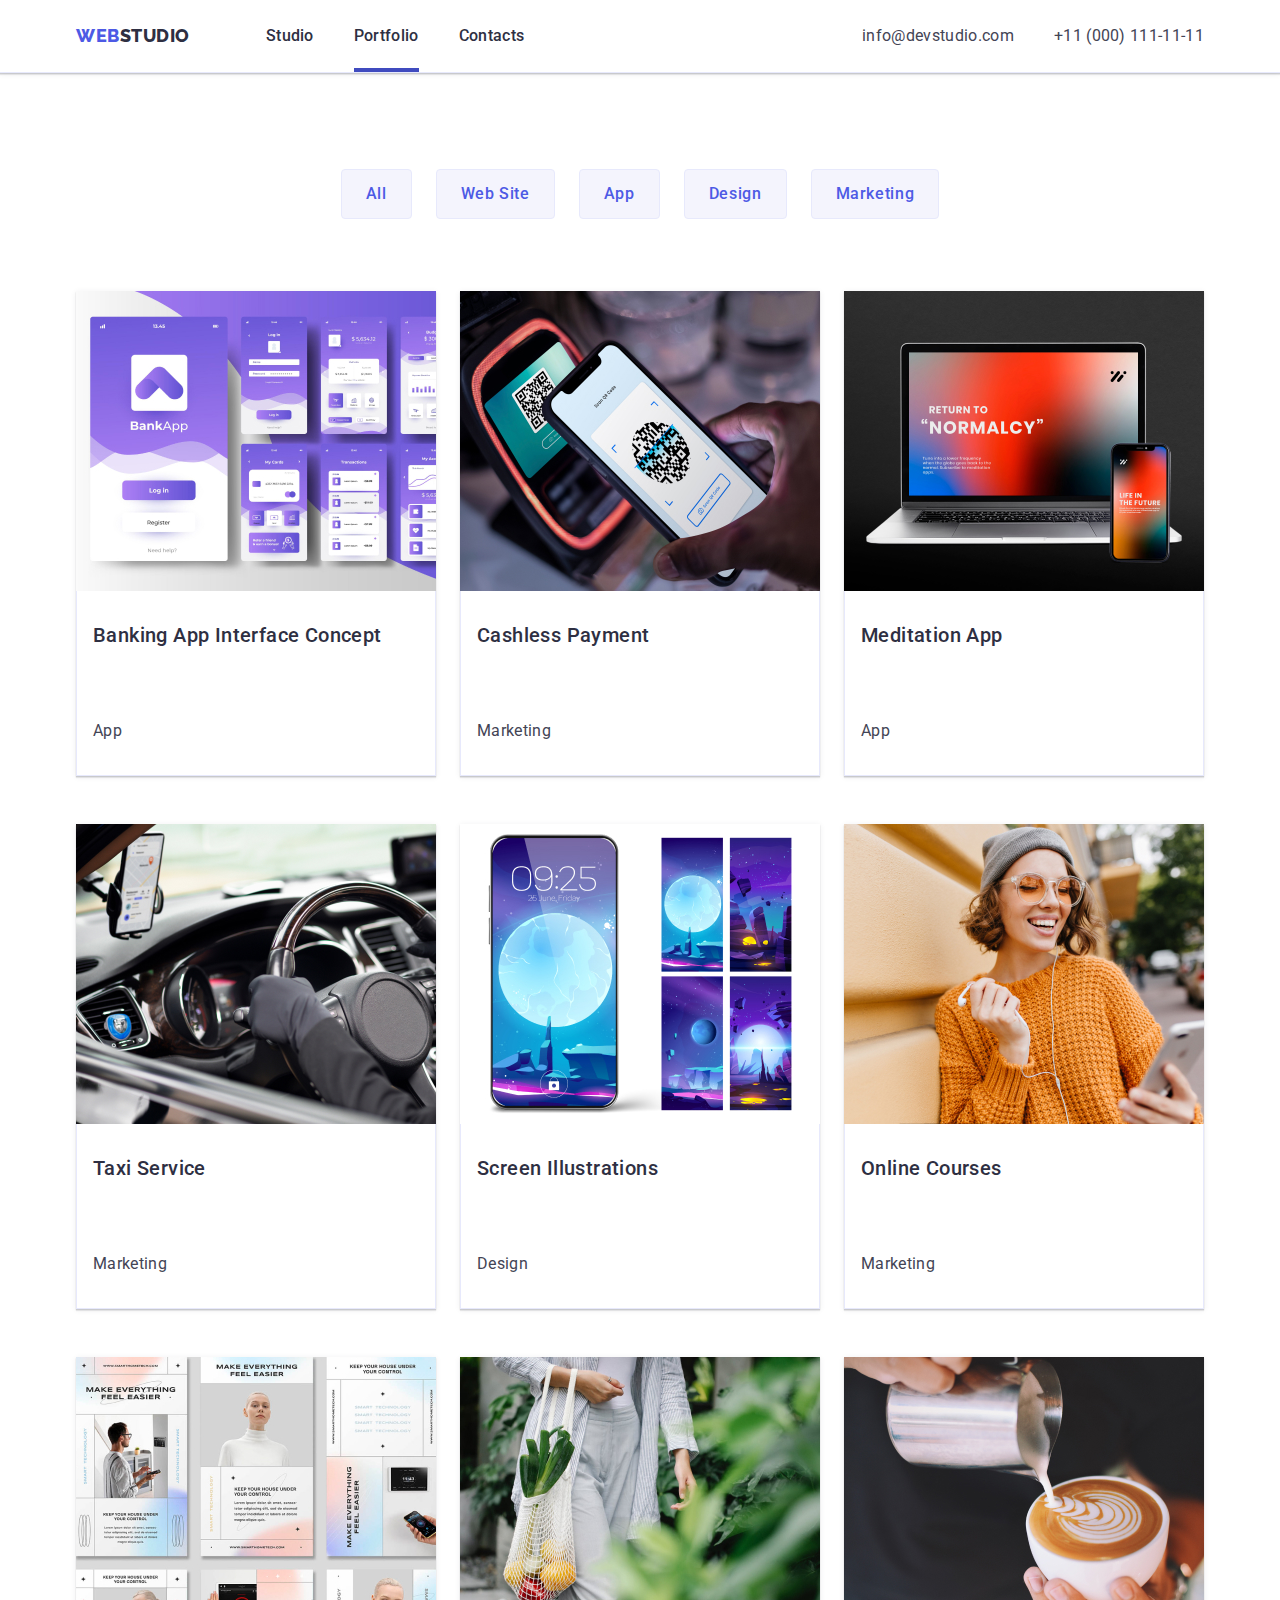
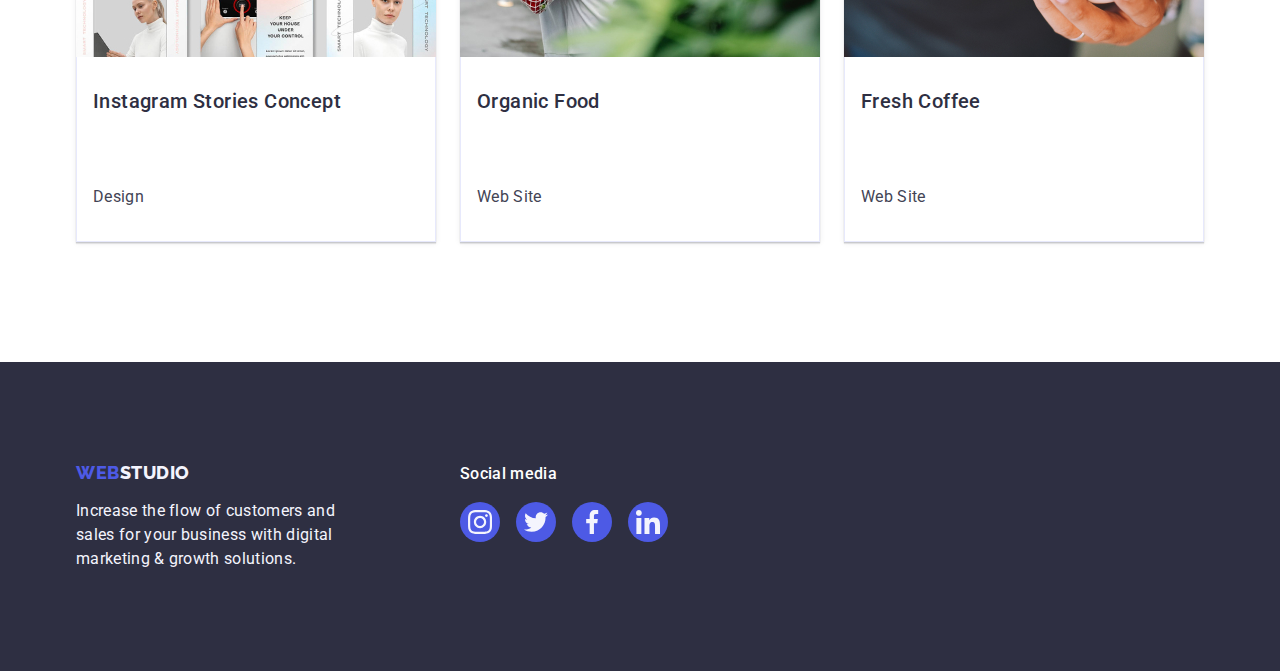
==== portfolio.html @ cdc7e575 "Initial commit" ====
<!DOCTYPE html>
<html lang="en">
  <head>
    <meta charset="UTF-8" />
    <meta http-equiv="X-UA-Compatible" content="IE=edge" />
    <meta name="viewport" content="width=device-width, initial-scale=1.0" />
    <title>Document</title>
    <link rel="preconnect" href="https://fonts.googleapis.com" />
    <link rel="preconnect" href="https://fonts.gstatic.com" crossorigin />
    <link
      href="https://fonts.googleapis.com/css2?family=Raleway:wght@800&family=Roboto:wght@400;500;700;900&display=swap"
      rel="stylesheet"
    />
    <link
      rel="stylesheet"
      href="https://cdnjs.cloudflare.com/ajax/libs/modern-normalize/1.1.0/modern-normalize.min.css"
    />

    <link rel="stylesheet" href="./css/styles.css" />
  </head>

  <body class="body">
    <!-- Header -->
    <header class="header">
      <div class="header-nav container">
        <nav class="nav">
          <a class="logo link" href="./index.html">
            Web<span class="studio">Studio</span>
          </a>

          <ul class="menu list">
            <li><a class="header-menu link" href="./index.html">Studio</a></li>
            <li>
              <a class="header-menu link current" href="./portfolio.html"
                >Portfolio</a
              >
            </li>
            <li><a class="header-menu link" href="">Contacts</a></li>
          </ul>
        </nav>

        <!-- Address -->
        <address class="address">
          <ul class="address-info list">
            <li>
              <a class="info link" href="mailto:info@devstudio.com"
                >info@devstudio.com</a
              >
            </li>
            <li>
              <a class="info tel link" href="tel:+110001111111"
                >+11 (000) 111-11-11</a
              >
            </li>
          </ul>
        </address>
      </div>
    </header>

    <!-- HERO -->
    <main>
      <section class="hero-section">
        <div class="container">
          <h1 hidden>Роботи</h1>

          <ul class="filtres">
            <li><button class="button link" type="button">All</button></li>
            <li>
              <button class="button link" type="button">Web Site</button>
            </li>
            <li><button class="button link" type="button">App</button></li>
            <li>
              <button class="button link" type="button">Design</button>
            </li>
            <li>
              <button class="button link" type="button">Marketing</button>
            </li>
          </ul>

          <ul class="flex list">
            <li class="flex-element">
              <a class="general link" href="">
                <div class="slide">
                  <img
                    class="photo"
                    src="./images/home2img1.jpg"
                    alt="paige"
                    width="360"
                  />
                  <div class="slide-img">
                    <p class="slide-text">
                      14 Stylish and User-Friendly App Design Concepts · Task
                      Manager App · Calorie Tracker App · Exotic Fruit Ecommerce
                      App · Cloud Storage App
                    </p>
                  </div>
                </div>

                <div class="text-section">
                  <h2 class="examples section">
                    Banking App Interface Concept
                  </h2>
                  <p class="kind section">App</p>
                </div>
              </a>
            </li>
            <li class="flex-element">
              <a class="general link" href="">
                <div class="slide">
                  <img
                    class="photo"
                    src="./images/home2img2.jpg"
                    alt="Qr"
                    width="360"
                  />
                  <div class="slide-img">
                    <p class="slide-text">
                      14 Stylish and User-Friendly App Design Concepts · Task
                      Manager App · Calorie Tracker App · Exotic Fruit Ecommerce
                      App · Cloud Storage App
                    </p>
                  </div>
                </div>

                <div class="text-section">
                  <h2 class="examples section">Cashless Payment</h2>
                  <p class="kind section">Marketing</p>
                </div>
              </a>
            </li>
            <li class="flex-element">
              <a class="general link" href="">
                <div class="slide">
                  <img
                    class="photo"
                    src="./images/home2img3.jpg"
                    alt="laptop"
                    width="360"
                  />
                  <div class="slide-img">
                    <p class="slide-text">
                      14 Stylish and User-Friendly App Design Concepts · Task
                      Manager App · Calorie Tracker App · Exotic Fruit Ecommerce
                      App · Cloud Storage App
                    </p>
                  </div>
                </div>

                <div class="text-section">
                  <h2 class="examples section">Meditation App</h2>
                  <p class="kind section">App</p>
                </div>
              </a>
            </li>
            <li class="flex-element">
              <a class="general link" href="">
                <div class="slide">
                  <img
                    class="photo"
                    src="./images/home2img4.jpg"
                    alt="ride"
                    width="360"
                  />
                  <div class="slide-img">
                    <p class="slide-text">
                      14 Stylish and User-Friendly App Design Concepts · Task
                      Manager App · Calorie Tracker App · Exotic Fruit Ecommerce
                      App · Cloud Storage App
                    </p>
                  </div>
                </div>

                <div class="text-section">
                  <h2 class="examples section">Taxi Service</h2>
                  <p class="kind section">Marketing</p>
                </div>
              </a>
            </li>
            <li class="flex-element">
              <a class="general link" href="">
                <div class="slide">
                  <img
                    class="photo"
                    src="./images/home2img5.jpg"
                    alt="telephone"
                    width="360"
                  />
                  <div class="slide-img">
                    <p class="slide-text">
                      14 Stylish and User-Friendly App Design Concepts · Task
                      Manager App · Calorie Tracker App · Exotic Fruit Ecommerce
                      App · Cloud Storage App
                    </p>
                  </div>
                </div>
                <div class="text-section">
                  <h2 class="examples section">Screen Illustrations</h2>
                  <p class="kind section">Design</p>
                </div>
              </a>
            </li>
            <li class="flex-element">
              <a class="general link" href="">
                <div class="slide">
                  <img
                    class="photo"
                    src="./images/home2img6.jpg"
                    alt="girl smile"
                    width="360"
                  />
                  <div class="slide-img">
                    <p class="slide-text">
                      14 Stylish and User-Friendly App Design Concepts · Task
                      Manager App · Calorie Tracker App · Exotic Fruit Ecommerce
                      App · Cloud Storage App
                    </p>
                  </div>
                </div>

                <div class="text-section">
                  <h2 class="examples section">Online Courses</h2>
                  <p class="kind section">Marketing</p>
                </div>
              </a>
            </li>
            <li class="flex-element">
              <a class="general link" href="">
                <div class="slide">
                  <img
                    class="photo"
                    src="./images/home2img7.jpg"
                    alt="paige phone"
                    width="360"
                  />
                  <div class="slide-img">
                    <p class="slide-text">
                      14 Stylish and User-Friendly App Design Concepts · Task
                      Manager App · Calorie Tracker App · Exotic Fruit Ecommerce
                      App · Cloud Storage App
                    </p>
                  </div>
                </div>

                <div class="text-section">
                  <h2 class="examples section">Instagram Stories Concept</h2>
                  <p class="kind section">Design</p>
                </div>
              </a>
            </li>
            <li class="flex-element">
              <a class="general link" href="">
                <div class="slide">
                  <img
                    class="photo"
                    src="./images/home2img8.jpg"
                    alt="Products"
                    width="360"
                  />
                  <div class="slide-img">
                    <p class="slide-text">
                      14 Stylish and User-Friendly App Design Concepts · Task
                      Manager App · Calorie Tracker App · Exotic Fruit Ecommerce
                      App · Cloud Storage App
                    </p>
                  </div>
                </div>

                <div class="text-section">
                  <h2 class="examples section">Organic Food</h2>
                  <p class="kind section">Web Site</p>
                </div>
              </a>
            </li>
            <li class="flex-element">
              <a class="general link" href="">
                <div class="slide">
                  <img
                    class="photo"
                    src="./images/home2img9.jpg"
                    alt="coffee"
                    width="360"
                  />
                  <div class="slide-img">
                    <p class="slide-text">
                      14 Stylish and User-Friendly App Design Concepts · Task
                      Manager App · Calorie Tracker App · Exotic Fruit Ecommerce
                      App · Cloud Storage App
                    </p>
                  </div>
                </div>

                <div class="text-section">
                  <h2 class="examples section">Fresh Coffee</h2>
                  <p class="kind section">Web Site</p>
                </div>
              </a>
            </li>
          </ul>
        </div>
      </section>
    </main>

    <!-- FOOTER -->
    <footer class="footer">
      <div class="container footer-wrapper">
        <div class="footer-logo">
          <a class="logo logo-footer link" href="./index.html">
            Web<span class="studio-footer">Studio</span>
          </a>
          <p class="footer-text">
            Increase the flow of customers and sales for your business with
            digital marketing & growth solutions.
          </p>
        </div>
        <div class="footer-media">
          <p class="footer-title">Social media</p>
          <ul class="footer-social">
            <li class="footer-item">
              <a
                class="footer-link"
                target="_blank"
                rel="noopener noreferer"
                href=""
              >
                <svg class="footer-svg" width="24" height="24">
                  <use href="./images/icons.svg#icon-insta"></use>
                </svg>
              </a>
            </li>
            <li class="footer-item">
              <a
                class="footer-link"
                target="_blank"
                rel="noopener noreferer"
                href=""
              >
                <svg class="footer-svg" width="24" height="24">
                  <use href="./images/icons.svg#icon-twitter"></use>
                </svg>
              </a>
            </li>
            <li class="footer-item">
              <a
                class="footer-link"
                target="_blank"
                rel="noopener noreferer"
                href=""
              >
                <svg class="footer-svg" width="24" height="24">
                  <use href="./images/icons.svg#icon-facebook"></use>
                </svg>
              </a>
            </li>
            <li class="footer-item">
              <a
                class="footer-link"
                target="_blank"
                rel="noopener noreferer"
                href=""
              >
                <svg class="footer-svg" width="24" height="24">
                  <use href="./images/icons.svg#idicon-linken"></use>
                </svg>
              </a>
            </li>
          </ul>
        </div>
      </div>
    </footer>
  </body>
</html>
---- css/styles.css ----
:root

h2{
  margin-bottom: 72px;
}
h3,
h4,
h5,
h6,
p {
  margin: 0;
}
ul,
ol {
  margin: 0;
  padding: 0;
  list-style: none;
}

.body {
  font-family: "Roboto", sans-serif;
  font-style: normal;
  color: #434455;
  background-color: #FFFFFF;
}

a {
  color: inherit;
  text-decoration: none;
}

.container{
  width: 1158px;
  padding-left: 15px;
  padding-right: 15px;
  margin: 0 auto;
}

img{ display: block;}

.section{padding-left: 16px;}

.nav{
  display: flex;
  align-items: center;
}

/* Header */
.header{
  border-bottom: 1px solid #e7e9fc;
  background: #FFFFFF;
  box-shadow: 0px 2px 1px rgba(46, 47, 66, 0.08), 0px 1px 1px rgba(46, 47, 66, 0.16), 0px 1px 6px rgba(46, 47, 66, 0.08);
}

.header-nav{
  display: flex;
  align-items: center;
}

.studio { 
  color: #2e2f42;
}

.logo {
  margin-right: 76px;
  font-family: "Raleway", sans-serif;
  font-weight: 800;
  font-size: 18px;
  line-height: 1.17;
  display: flex;
  align-items: center;
  letter-spacing: 0.03em;
  text-transform: uppercase;
  color: #4d5ae5;
  text-decoration: none
}

/* header-info */
.header-menu {
  display: block;
  padding: 24px 0;
  text-decoration: none
  }

  .current {
position: relative;


  }

  .current::after{
    content:'';
    display: block;
    position: absolute;
    background-color: #404BBF;
    width: 100%;
    height: 4px;
    bottom: 0;

  }

.header-menu:hover,
.header-menu:focus {
  color: #404bbf;
}

.menu{ gap: 40px;
  display: flex;
  align-items: center;}
.menu li:last-child{ margin-right: 0;}


/* address info */
.address{ 
  font-style: normal;
  margin-left: auto;
}

.address-info{
  gap: 40px;
  display: flex;
  
}

.info{
  text-decoration: none;
font-style: normal;
font-weight: 400;
font-size: 16px;
line-height: 1.5;
letter-spacing: 0.02em;
color: #434455; }

.tel{ margin-right: 0;}


.info:hover,
.info:focus{
  color: #404bbf ;
}


.header-menu {
  font-weight: 500;
  font-size: 16px;
  line-height: 1.5;
  letter-spacing: 0.02em;
  color: #2e2f42;
}




/* hero */
.effective{
  max-width: 1440px;
  margin: 0 auto;
  padding: 188px 0;
  text-align: center;
  background: #2E2F42;
  background-image: linear-gradient(rgba(46, 47, 66, 0.7), rgba(46, 47, 66, 0.7)), url(../images/fons.jpg);
  background-repeat: no-repeat;
  background-position: center;
  background-size: cover;
}

.name-effective{
  margin: auto;
  max-width: 496px;
  margin-top: 0;
margin-bottom: 48px;
font-weight: 700;
font-size: 56px;
line-height: 1.07;
letter-spacing: 0.02em;
color: #FFFFFF;
}

/* button first */

.button-hero {
  display: block;
  margin-left: auto;
  margin-right: auto;
  padding: 16px 32px;
  height: 56px;
  min-width: 169px;
  background: #4d5ae5;
  box-shadow: 0px 4px 4px rgba(0, 0, 0, 0.15);
  border: none;
  border-radius: 4px;
  cursor: pointer;
  font-family: "Roboto", sans-serif;
  font-weight: 500;
  font-size: 16px;
  line-height: 1.5;
  letter-spacing: 0.04em;
  color: #FFFFFF;
}

/* advances */

.advances-div{
  width: 264px;
height: 112px;
margin-bottom: 8px;
display: flex;
  align-items: center;
  justify-content: center;
background: #F4F4FD;
border-radius: 4px;
}

.advances-section{
  padding: 120px 0;
}

.advances-list{ 
  gap: 24px;
  display: flex;
}

.advances-examples{
  width: calc((100% - 72px) / 4); }
  
  .advances-list li:last-child{ margin-right: 0;}

 .advances{ 
  margin-top: 0;
  margin-bottom: 8px;
  font-weight: 500;
  font-size: 20px;
  line-height: 1.2;
  letter-spacing: 0.02em;
  color: #2E2F42;
  }

  .advances-p{
    margin-top: 0;
    margin-bottom: 0;
    font-weight: 400;
    font-size: 16px;
    line-height: 1.5;
    letter-spacing: 0.02em;
   color: #434455;
 }


/* what we are do */
.working{
  padding-bottom: 120px;
}

.works-list{
  gap: 24px;
  display: flex;
}


.works-list li:last-child{
  margin-right: 0;
}

.working-img{
  width: calc((100% - 48px) / 3)
}

.works{
  margin: 0;
 font-weight: 700;
font-size: 36px;
line-height: 1.11;
text-align: center;
letter-spacing: 0.02em;
text-transform: capitalize;
color: #2E2F42;
}

/* Our Team */
.team{   padding: 120px 0 ;
  background: #F4F4FD;
}

.all-team{
  display: flex;
   gap: 24px;
}

.all-team li:last-child{
  margin-right: 0;
}

.our-team {
  margin: 0;
font-weight: 700;
font-size: 36px;
line-height: 1.11;
text-align: center;
letter-spacing: 0.02em;
text-transform: capitalize;
color: #2E2F42;}

.name-person {
  text-align: center;
  margin-top: 0px;
  margin-bottom: 8px;
font-weight: 500;
font-size: 20px;
line-height: 1.2;
letter-spacing: 0.02em;
color: #2E2F42;
}

.name-team{
  border-radius:0px 0px 4px 4px;
  box-shadow: 0px 1px 6px rgba(46, 47, 66, 0.08), 0px 1px 1px rgba(46, 47, 66, 0.16), 0px 2px 1px rgba(46, 47, 66, 0.08);
  background-color: #FFFFFF
}

.position { 
  text-align: center;
  margin-top: 0;
  margin-bottom: 8px;
font-weight: 400;
font-size: 16px;
line-height: 1.5;
letter-spacing: 0.02em;
color: #434455;
}

.information{
  padding: 32px 0;
   border-radius: 0px 0px 4px 4px;
}

.personal{
  display: flex;
  gap: 24px;
  justify-content: center;
}

.personal-link{
  width: 40px;
height: 40px;
background-color: #4D5AE5;
border-radius: 50%;
  display: flex;
  justify-content: center;
  align-items: center;
}

.personal-social :hover,
.personal-social :focus{
  background-color: #404BBF;
}

.personal-svg{
  fill:#f4f4fd;
}

.personal-svg :hover,
.personal-svg :focus{
  background: #F4F4FD;
}

.customers{
  padding: 120px 0;
}


.customers-title{
  font-weight: 700;
font-size: 36px;
line-height: 1.1;
color: #2E2F42;
}

.customers-title{
  margin: 0;
  display: block;
  text-align: center;
}

.customers-list{
  display: flex;
  align-items: center;
  gap: 24px;
}

.customers-link{width: 168px;
  height: 88px;
  border: 1px solid #8E8F99; 
  border-radius: 4px;
  display: flex;
  align-items: center;
  justify-content: center;
  color:#8E8F99;}

  .customers-link:hover,
  .customers-link:focus{
    color: #404BBF;
    border: 1px solid #404BBF;
  }

.cust-svg{
  fill:currentColor
}

/* menu-button portfolio */
.button {
  font-family: "Roboto", sans-serif;
  font-weight: 500;
  font-size: 16px;
  line-height: 1.5;
  letter-spacing: 0.04em;
  border-radius: 4px;
  padding: 12px 24px;
  color: #4d5ae5;
  background: #f4f4fd;
  border: 1px solid #e7e9fc;
  cursor: pointer;
}

 .button:hover,
 .button:focus {
  background-color: #404bbf;
  color: #ffffff;
  border: 1px solid transparent;
  cursor: pointer;
  box-shadow: 0px 3px 1px rgba(0, 0, 0, 0.1), 0px 2px 1px rgba(0, 0, 0, 0.08), 0px 2px 2px rgba(0, 0, 0, 0.12);
}

/* portolio */

.hero-section{
  padding: 96px 0 120px;
}


   .examples{ margin-top: 0;
     margin-bottom:8px;
     padding: 0;
    font-weight: 500;
    font-size: 20px;
    line-height: 1.2;
    letter-spacing: 0.02em;
    color: #2E2F42;
  }
  
  .kind{  margin: 0;
    padding: 0;
    font-weight: 400;
    font-size: 16px;
    line-height: 1.5;
    letter-spacing: 0.02em;
    color: #434455;
    }
  
  .general{
    text-decoration: none;
    }

   .button-hero:hover,
   .button-hero:focus {
    background: #404BBF;
    
}

 .filtres{ margin-top: 0;
  list-style: none;
  justify-content: center;
  display: flex;
  margin-bottom: 72px;
  gap: 24px;}

.text-section{
  padding: 32px 16px;
  border: 1px solid #E7E9FC;
  border-top: none;}


.flex{
  display: flex;
  flex-wrap: wrap;
  margin-top: 0;
  column-gap: 24px;
  row-gap: 48px;
}

.general{display: block;}

.general{
  box-shadow: 0px 1px 6px rgba(46, 47, 66, 0.08), 0px 1px 1px rgba(46, 47, 66, 0.16), 0px 2px 1px rgba(46, 47, 66, 0.08);
}


.flex-element{ width: calc((100% - 48px) / 3); }

.flex-element:nth-child(3n){
  margin-right: 0 ;}

  .flex-element:hover, 
  .flex-element:focus{
    box-shadow: 0px 1px 6px rgba(46, 47, 66, 0.08), 0px 1px 1px rgba(46, 47, 66, 0.16), 0px 2px 1px rgba(46, 47, 66, 0.08);
  }

  .slide{
    position: relative;
    overflow: hidden;
  }

  
  .slide-img{
    
    position: absolute;
    top: 0;
    left: 0;
    width: 100%;
    height: 100%;
    padding: 32px 40px;
    background-color: #4D5AE5;
    transform: translateY(100%);
    transition-property: transform;
    transition-duration: 250ms;
    transition-timing-function: cubic-bezier(0.4, 0, 0.2, 1);
    }




  .slide-text{
    font-size: 16px;
line-height: 1.5;
letter-spacing: 0.02em;
color: #F4F4FD; }

.general:hover .slide-img,
.general:focus .slide-img{
  transform: translateY(0%);
}
  


/* footer */

.logo-footer{
  margin-bottom: 16px;
}

.logo{display: inline-block;}

.studio-footer {
  color: #F4F4FD;;
}
.footer{
padding: 100px 0;
  background: #2E2F42;
color: #F4F4FD;}

.footer-text{
font-weight: 400;
font-size: 16px;
line-height: 1.5;
letter-spacing: 0.02em;
width: 264px;
color: #F4F4FD;
}

.footer-wrapper{display: flex;
 align-items: baseline;
 }

 .footer-logo{
  margin-right: 120px
 }

 

.footer-title{
font-weight: 500;
font-size: 16px;
line-height: 1.5;
letter-spacing: 0.02em;
margin-bottom: 16px;
color: #FFFFFF;
}

.footer-social{display: flex;
  align-items: center;
  justify-content: center;
  gap: 16px;}

  .footer-link{
    width: 40px;
    height: 40px;
    background-color: #4D5AE5;
    border-radius: 50%;
      display: flex;
      justify-content: center;
      align-items: center;}

      .footer-link:hover,
      .footer-link:focus{
        background: #31D0AA;
      }
  
  .footer-svg{
    fill: #f4f4fd;
  }

  .backdrop{
    position: fixed;
    top: 0;
    left: 0;
    width:100%;
height: 100%;
background-color: rgba(46, 47, 66, 0.4);

}

.backdrop.is-hidden{
  opacity: 0;
  pointer-events: none;
}

.modal{
  position: absolute;
  top: 50%;
left: 50%;
transform: translate(-50%, -50%);
min-width: 408px;
min-height: 576px;
padding: 24px 24px;
background-color: #FCFCFC;}

.button-backdrop{
  display: flex;
  justify-content: center;
  align-items: center;
  margin-left: auto;
  width: 24px;
  height: 24px;
  border-radius: 50%;
  padding: 0;
  background-color: #E7E9FC;
  border: 1px solid rgba(0, 0, 0, 0.1);
  cursor: pointer;}

  .button-backdrop:hover,
  .button-backdrop:focus{
    fill: #FFFFFF;
    background-color: #404BBF;
  }
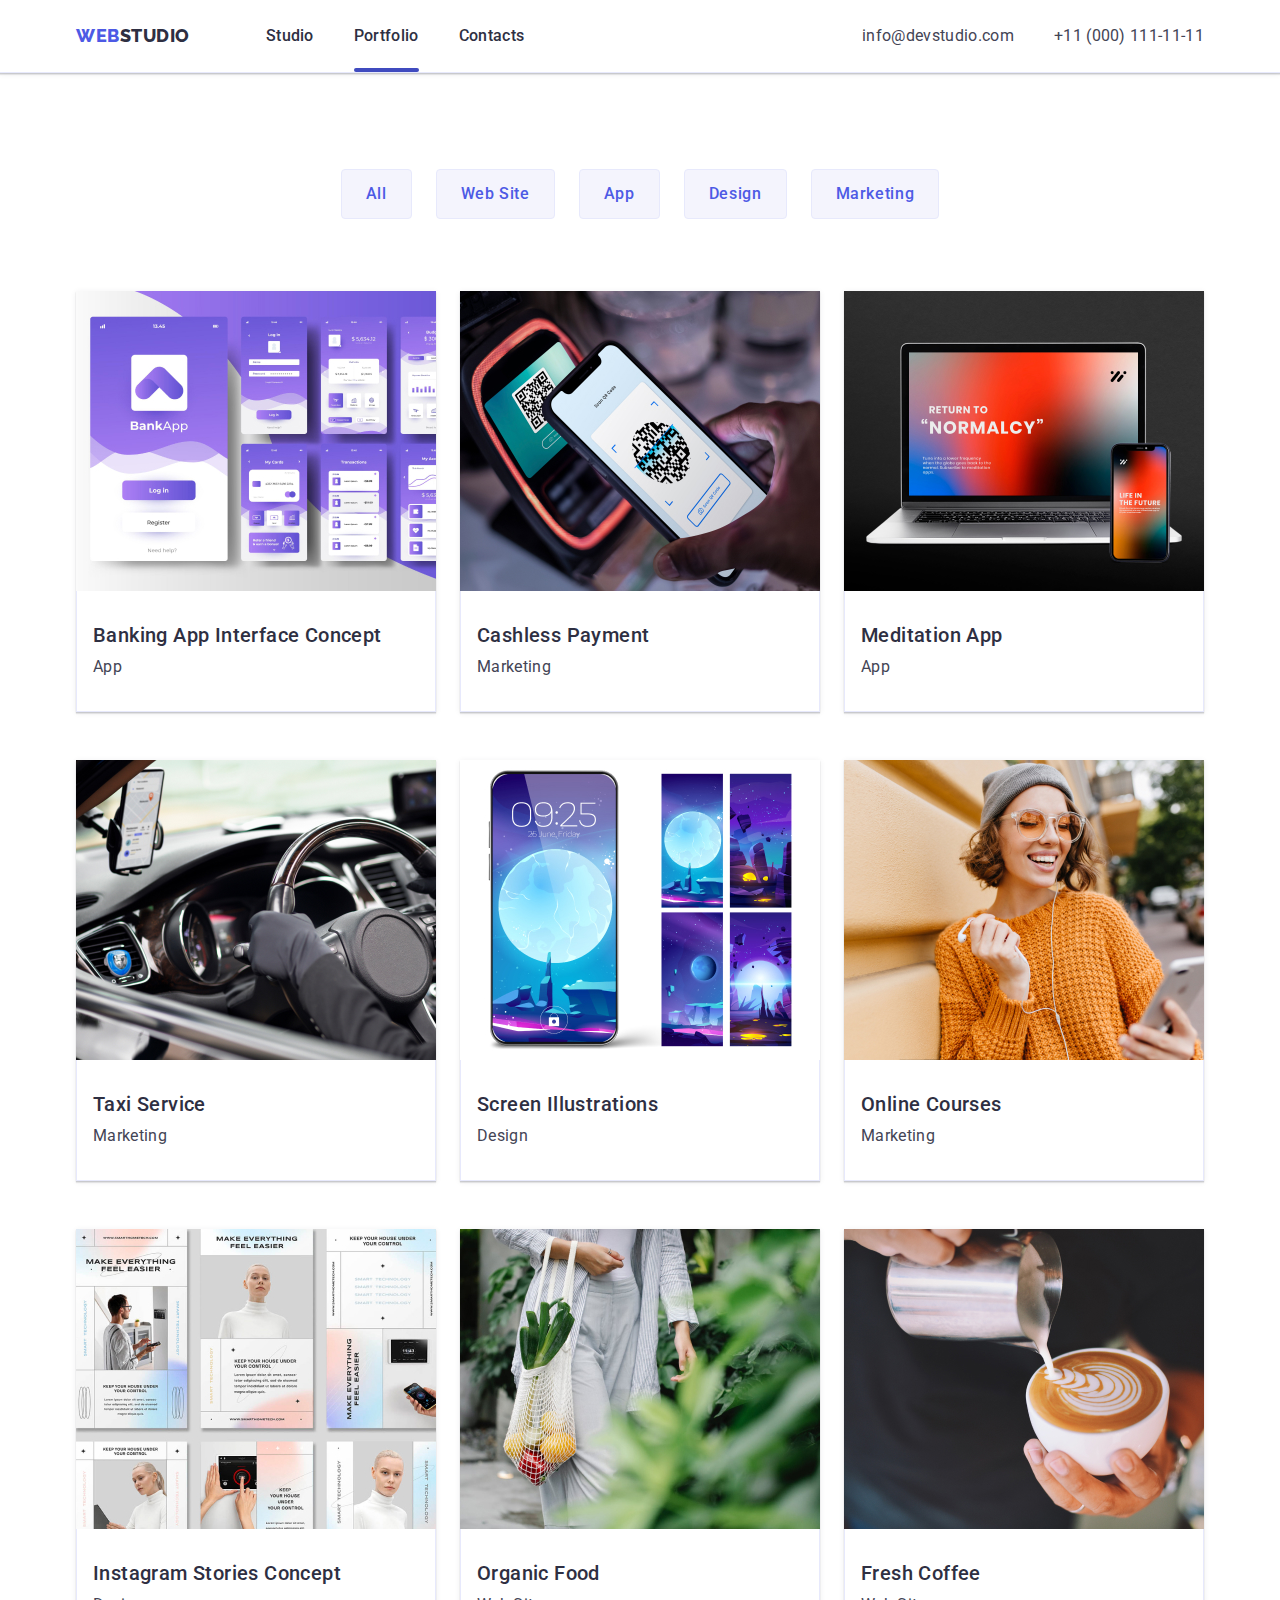
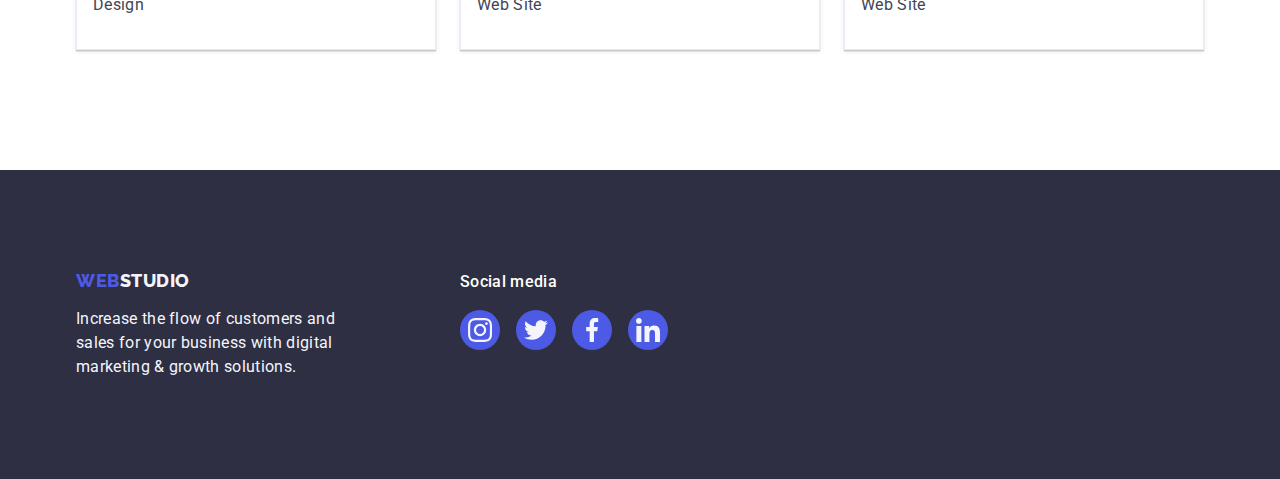
==== commit 1d0b4e0b: "плавність" ====
--- a/portfolio.html
+++ b/portfolio.html
@@ -89,9 +89,9 @@
                   />
                   <div class="slide-img">
                     <p class="slide-text">
-                      14 Stylish and User-Friendly App Design Concepts · Task
-                      Manager App · Calorie Tracker App · Exotic Fruit Ecommerce
-                      App · Cloud Storage App
+                      14 Stylish and User-Friendly App Design Concepts Task
+                      Manager App Calorie Tracker App Exotic Fruit Ecommerce App
+                      Cloud Storage App
                     </p>
                   </div>
                 </div>
@@ -115,9 +115,9 @@
                   />
                   <div class="slide-img">
                     <p class="slide-text">
-                      14 Stylish and User-Friendly App Design Concepts · Task
-                      Manager App · Calorie Tracker App · Exotic Fruit Ecommerce
-                      App · Cloud Storage App
+                      14 Stylish and User-Friendly App Design Concepts Task
+                      Manager App Calorie Tracker App Exotic Fruit Ecommerce App
+                      Cloud Storage App
                     </p>
                   </div>
                 </div>
@@ -139,9 +139,9 @@
                   />
                   <div class="slide-img">
                     <p class="slide-text">
-                      14 Stylish and User-Friendly App Design Concepts · Task
-                      Manager App · Calorie Tracker App · Exotic Fruit Ecommerce
-                      App · Cloud Storage App
+                      14 Stylish and User-Friendly App Design Concepts Task
+                      Manager App Calorie Tracker App Exotic Fruit Ecommerce App
+                      Cloud Storage App
                     </p>
                   </div>
                 </div>
@@ -163,9 +163,9 @@
                   />
                   <div class="slide-img">
                     <p class="slide-text">
-                      14 Stylish and User-Friendly App Design Concepts · Task
-                      Manager App · Calorie Tracker App · Exotic Fruit Ecommerce
-                      App · Cloud Storage App
+                      14 Stylish and User-Friendly App Design Concepts Task
+                      Manager App Calorie Tracker App Exotic Fruit Ecommerce App
+                      Cloud Storage App
                     </p>
                   </div>
                 </div>
@@ -187,9 +187,9 @@
                   />
                   <div class="slide-img">
                     <p class="slide-text">
-                      14 Stylish and User-Friendly App Design Concepts · Task
-                      Manager App · Calorie Tracker App · Exotic Fruit Ecommerce
-                      App · Cloud Storage App
+                      14 Stylish and User-Friendly App Design Concepts Task
+                      Manager App Calorie Tracker App Exotic Fruit Ecommerce App
+                      Cloud Storage App
                     </p>
                   </div>
                 </div>
@@ -210,9 +210,9 @@
                   />
                   <div class="slide-img">
                     <p class="slide-text">
-                      14 Stylish and User-Friendly App Design Concepts · Task
-                      Manager App · Calorie Tracker App · Exotic Fruit Ecommerce
-                      App · Cloud Storage App
+                      14 Stylish and User-Friendly App Design Concepts Task
+                      Manager App Calorie Tracker App Exotic Fruit Ecommerce App
+                      Cloud Storage App
                     </p>
                   </div>
                 </div>
@@ -234,9 +234,9 @@
                   />
                   <div class="slide-img">
                     <p class="slide-text">
-                      14 Stylish and User-Friendly App Design Concepts · Task
-                      Manager App · Calorie Tracker App · Exotic Fruit Ecommerce
-                      App · Cloud Storage App
+                      14 Stylish and User-Friendly App Design Concepts Task
+                      Manager App Calorie Tracker App Exotic Fruit Ecommerce App
+                      Cloud Storage App
                     </p>
                   </div>
                 </div>
@@ -258,9 +258,9 @@
                   />
                   <div class="slide-img">
                     <p class="slide-text">
-                      14 Stylish and User-Friendly App Design Concepts · Task
-                      Manager App · Calorie Tracker App · Exotic Fruit Ecommerce
-                      App · Cloud Storage App
+                      14 Stylish and User-Friendly App Design Concepts Task
+                      Manager App Calorie Tracker App Exotic Fruit Ecommerce App
+                      Cloud Storage App
                     </p>
                   </div>
                 </div>
@@ -282,9 +282,9 @@
                   />
                   <div class="slide-img">
                     <p class="slide-text">
-                      14 Stylish and User-Friendly App Design Concepts · Task
-                      Manager App · Calorie Tracker App · Exotic Fruit Ecommerce
-                      App · Cloud Storage App
+                      14 Stylish and User-Friendly App Design Concepts Task
+                      Manager App Calorie Tracker App Exotic Fruit Ecommerce App
+                      Cloud Storage App
                     </p>
                   </div>
                 </div>
--- a/css/styles.css
+++ b/css/styles.css
@@ -1,8 +1,5 @@
 :root
 
-h2{
-  margin-bottom: 72px;
-}
 h3,
 h4,
 h5,
@@ -79,7 +76,10 @@
 .header-menu {
   display: block;
   padding: 24px 0;
-  text-decoration: none
+  text-decoration: none;
+  transition-property: color;
+  transition-duration: 250ms;
+  transition-timing-function: linear;
   }
 
   .current {
@@ -95,9 +95,8 @@
     background-color: #404BBF;
     width: 100%;
     height: 4px;
-    bottom: 0;
-
-  }
+    border-radius: 2px;
+    bottom: 0; }
 
 .header-menu:hover,
 .header-menu:focus {
@@ -129,7 +128,10 @@
 font-size: 16px;
 line-height: 1.5;
 letter-spacing: 0.02em;
-color: #434455; }
+color: #434455;
+transition-property: color;
+transition-duration: 250ms;
+transition-timing-function: linear; }
 
 .tel{ margin-right: 0;}
 
@@ -198,6 +200,12 @@
   color: #FFFFFF;
 }
 
+.button, .button-hero{
+  transition-property: background-color;
+  transition-duration: 250ms;
+  transition-timing-function: linear;
+}
+
 /* advances */
 
 .advances-div{
@@ -267,6 +275,7 @@
 
 .works{
   margin: 0;
+  margin-bottom: 72px;
  font-weight: 700;
 font-size: 36px;
 line-height: 1.11;
@@ -292,6 +301,7 @@
 
 .our-team {
   margin: 0;
+  margin-bottom: 72px;
 font-weight: 700;
 font-size: 36px;
 line-height: 1.11;
@@ -347,6 +357,9 @@
   display: flex;
   justify-content: center;
   align-items: center;
+  transition-property: background-color;
+  transition-duration: 250ms;
+  transition-timing-function: linear;
 }
 
 .personal-social :hover,
@@ -377,6 +390,7 @@
 
 .customers-title{
   margin: 0;
+  margin-bottom: 72px;
   display: block;
   text-align: center;
 }
@@ -394,7 +408,10 @@
   display: flex;
   align-items: center;
   justify-content: center;
-  color:#8E8F99;}
+  color:#8E8F99;
+  transition-property: color;
+  transition-duration: 250ms;
+  transition-timing-function: linear;}
 
   .customers-link:hover,
   .customers-link:focus{
@@ -597,7 +614,10 @@
     border-radius: 50%;
       display: flex;
       justify-content: center;
-      align-items: center;}
+      align-items: center;
+      transition-property: background-color;
+  transition-duration: 250ms;
+  transition-timing-function: linear;}
 
       .footer-link:hover,
       .footer-link:focus{
@@ -615,7 +635,9 @@
     width:100%;
 height: 100%;
 background-color: rgba(46, 47, 66, 0.4);
-
+transition-property: opacity, visibility;
+transition-duration: 250ms;
+transition-timing-function: linear;
 }
 
 .backdrop.is-hidden{
@@ -644,7 +666,10 @@
   padding: 0;
   background-color: #E7E9FC;
   border: 1px solid rgba(0, 0, 0, 0.1);
-  cursor: pointer;}
+  cursor: pointer;
+  transition-property: background-color;
+  transition-duration: 250ms;
+  transition-timing-function: linear;}
 
   .button-backdrop:hover,
   .button-backdrop:focus{
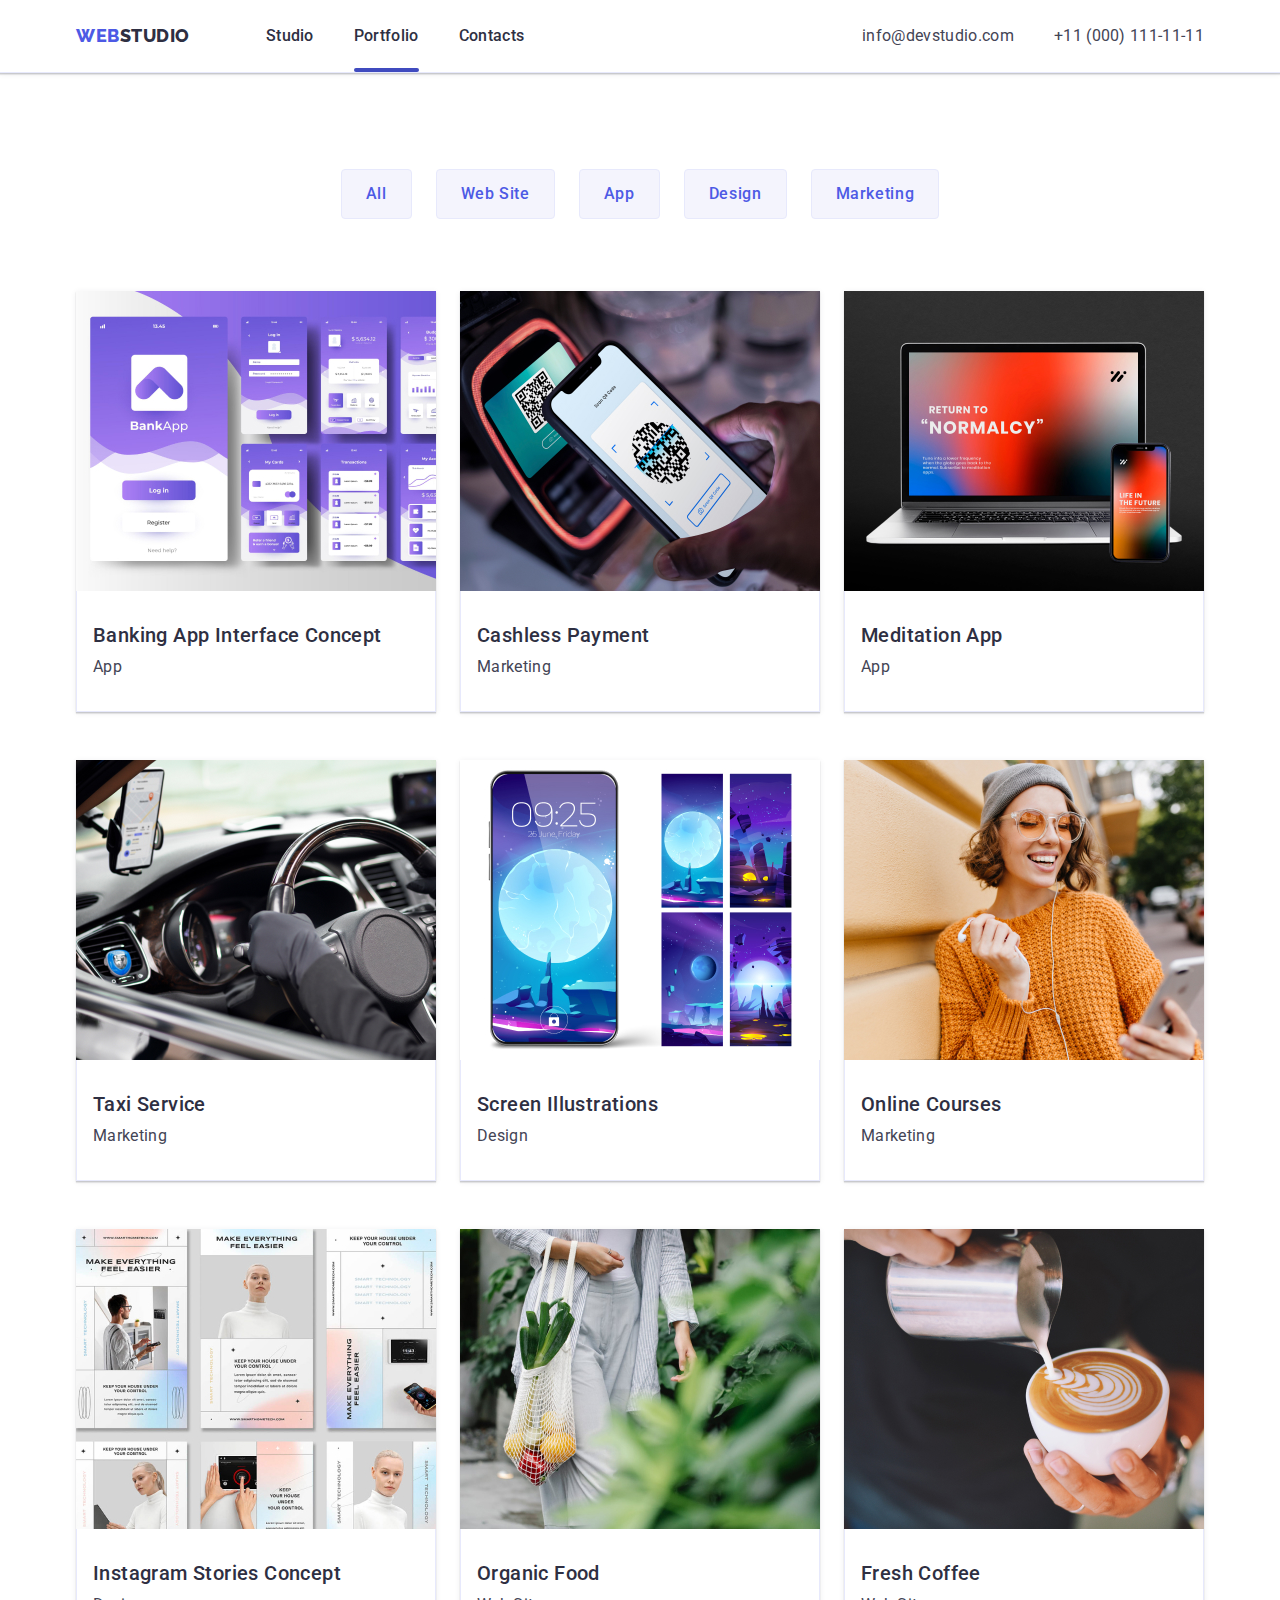
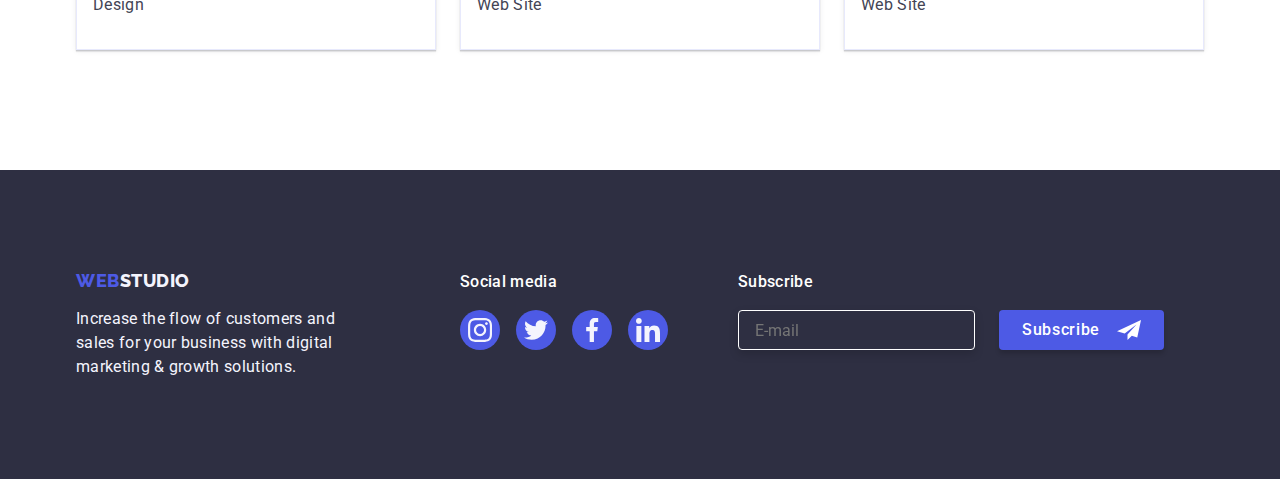
==== commit 73e1cad6: "portfolio" ====
--- a/portfolio.html
+++ b/portfolio.html
@@ -365,6 +365,27 @@
             </li>
           </ul>
         </div>
+        <div class="footer-subscribe">
+          <p class="text-subscribe">Subscribe</p>
+          <div class="button-email">
+            <div class="footer-email">
+              <label class="footer-label" for="footer-email"></label>
+              <input
+                class="footer-input"
+                type="email"
+                name="email-person"
+                id="footer-email"
+                placeholder="E-mail"
+              />
+            </div>
+            <button class="button-footer" type="submit">
+              Subscribe
+              <svg class="footer-button-svg" width="24" height="24">
+                <use href="./images/icons.svg#icon-telegram"></use>
+              </svg>
+            </button>
+          </div>
+        </div>
       </div>
     </footer>
   </body>
--- a/css/styles.css
+++ b/css/styles.css
@@ -628,17 +628,72 @@
     fill: #f4f4fd;
   }
 
-  .backdrop{
-    position: fixed;
-    top: 0;
-    left: 0;
-    width:100%;
-height: 100%;
-background-color: rgba(46, 47, 66, 0.4);
-transition-property: opacity, visibility;
-transition-duration: 250ms;
-transition-timing-function: linear;
-}
+
+    /* subcribe */
+    .footer-subscribe{
+      margin-left: 70px;
+    }
+
+    .text-subscribe{
+         font-weight: 500;
+         font-size: 16px;
+         line-height: 1.5;
+         letter-spacing: 0.02em;
+         margin-bottom: 16px;
+         color: #FFFFFF;}
+
+         .button-email{display: flex;
+        align-items: center;}
+
+               .button-footer{
+                display: flex;
+                justify-content: space-evenly;
+                align-items: center;
+              margin-left: 24px ;
+              width: 165px;
+              height: 40px;
+              background: #4d5ae5;
+              box-shadow: 0px 4px 4px rgba(0, 0, 0, 0.15);
+              border: none;
+              border-radius: 4px;
+              cursor: pointer;
+              font-weight: 500;
+              font-size: 16px;
+              line-height: 1.5;
+              letter-spacing: 0.04em;
+              color: #FFFFFF;
+              transition-property: background-color ;
+              transition-duration: 250ms;
+              transition-timing-function: linear;}
+
+              .button-footer:hover,
+              .button-footer:focus{
+                background-color: #404BBF;
+              }
+
+               .footer-button-svg{
+                 fill: #FFFFFF;}
+ 
+               .footer-input{
+                height: 40px;
+                padding: 8px 16px;
+                outline: transparent;
+                background-color: #2E2F42;
+                border: 1px solid #FFFFFF;
+                filter: drop-shadow(0px 4px 4px rgba(0, 0, 0, 0.15));
+                border-radius: 4px;
+                color: #FFFFFF;}
+
+       .backdrop{
+        position: fixed;
+        top: 0;
+        left: 0;
+        width:100%;
+        height: 100%;
+        background-color: rgba(46, 47, 66, 0.4);
+        transition-property: opacity, visibility;
+        transition-duration: 250ms;
+        transition-timing-function: linear;}
 
 .backdrop.is-hidden{
   opacity: 0;
@@ -675,4 +730,120 @@
   .button-backdrop:focus{
     fill: #FFFFFF;
     background-color: #404BBF;
-  }+  }
+
+
+  /* Slide paig */
+
+  .modal-strong{
+    display: block;
+    margin-top: 24px;
+    margin-bottom: 16px;
+    font-weight: 500;
+    line-height: 1.5;
+    text-align: center;
+    letter-spacing: 0.02em;
+    color: #2E2F42;}
+
+    .modal-slide{ 
+      position: relative;
+      margin-bottom: 8px;}
+
+.label{display: block;
+margin-bottom: 4px;
+font-size: 12px;
+line-height: 1.1;
+letter-spacing: 0.04em;
+color: #8E8F99;
+cursor: pointer;}
+
+.input{
+   width: 100%;
+   height: 40px;
+   padding: 0 38px;
+   outline: transparent;
+   border: 1px solid rgba(46, 47, 66, 0.4);
+   border-radius: 4px;
+   transition-property: border;
+  transition-duration: 250ms;
+  transition-timing-function: linear;}
+
+   .input:hover,
+   .input:focus{
+    border: 1px solid #4D5AE5;}
+
+    .input:hover,
+    .input:focus + .modal-svg {
+      fill:#4D5AE5;}
+
+     .modal-svg{
+       position: absolute;
+         bottom: 11px;
+          left: 16px;
+           pointer-events: none;
+           transition-property: fill;
+           transition-duration: 250ms;
+           transition-timing-function: linear;
+          }
+
+
+
+
+  .textarea{
+      resize: none;
+      width: 100%;
+      height: 120px;
+      padding: 8px 16px;
+      font-size: 12px;
+      line-height: 1.1;
+      letter-spacing: 0.04em;
+      color: #8E8F99;
+      outline: transparent;
+      border: 1px solid rgba(46, 47, 66, 0.4);
+      border-radius: 4px;
+      transition-property: border;
+      transition-duration: 250ms;
+      transition-timing-function: linear;}
+
+      .textarea:hover,
+      .textarea:focus{
+        border: 1px solid #4D5AE5;}
+
+        .modal-checkbox{display: flex;
+          align-items: center;
+          justify-content: center;
+          margin-bottom: 24px;
+          gap: 8px;}
+
+        .span-text{
+           font-size: 12px;
+           line-height: 1.1px;
+           letter-spacing: 0.04em;
+           color: #8E8F99;}
+
+           .span-link{
+            color: #4D5AE5;
+            text-decoration: underline;}
+           
+           
+            .checkbox{
+              appearance: none;
+              width: 16px;
+              height: 16px;
+              border: 1px solid rgba(46, 47, 66, 0.4);
+              border-radius: 2px;
+              transition-property: background-color, border;
+              transition-duration: 250ms;
+              transition-timing-function: linear;
+              background-image: url("data:image/svg+xml,%3Csvg xmlns='http://www.w3.org/2000/svg' viewBox='0 0 448 512'%3E%3C!--! Font Awesome Pro 6.4.0 by @fontawesome - https://fontawesome.com License - https://fontawesome.com/license (Commercial License) Copyright 2023 Fonticons, Inc. --%3E%3Cpath d='M438.6 105.4c12.5 12.5 12.5 32.8 0 45.3l-256 256c-12.5 12.5-32.8 12.5-45.3 0l-128-128c-12.5-12.5-12.5-32.8 0-45.3s32.8-12.5 45.3 0L160 338.7 393.4 105.4c12.5-12.5 32.8-12.5 45.3 0z' fill='%23fff' /%3E%3C/svg%3E");
+              background-size: 12px 12px;
+              background-position: center;
+               background-repeat: no-repeat;}
+              
+
+              .checkbox:checked{
+                background-color: #404BBF;
+                border:#404BBF; }
+
+
+    